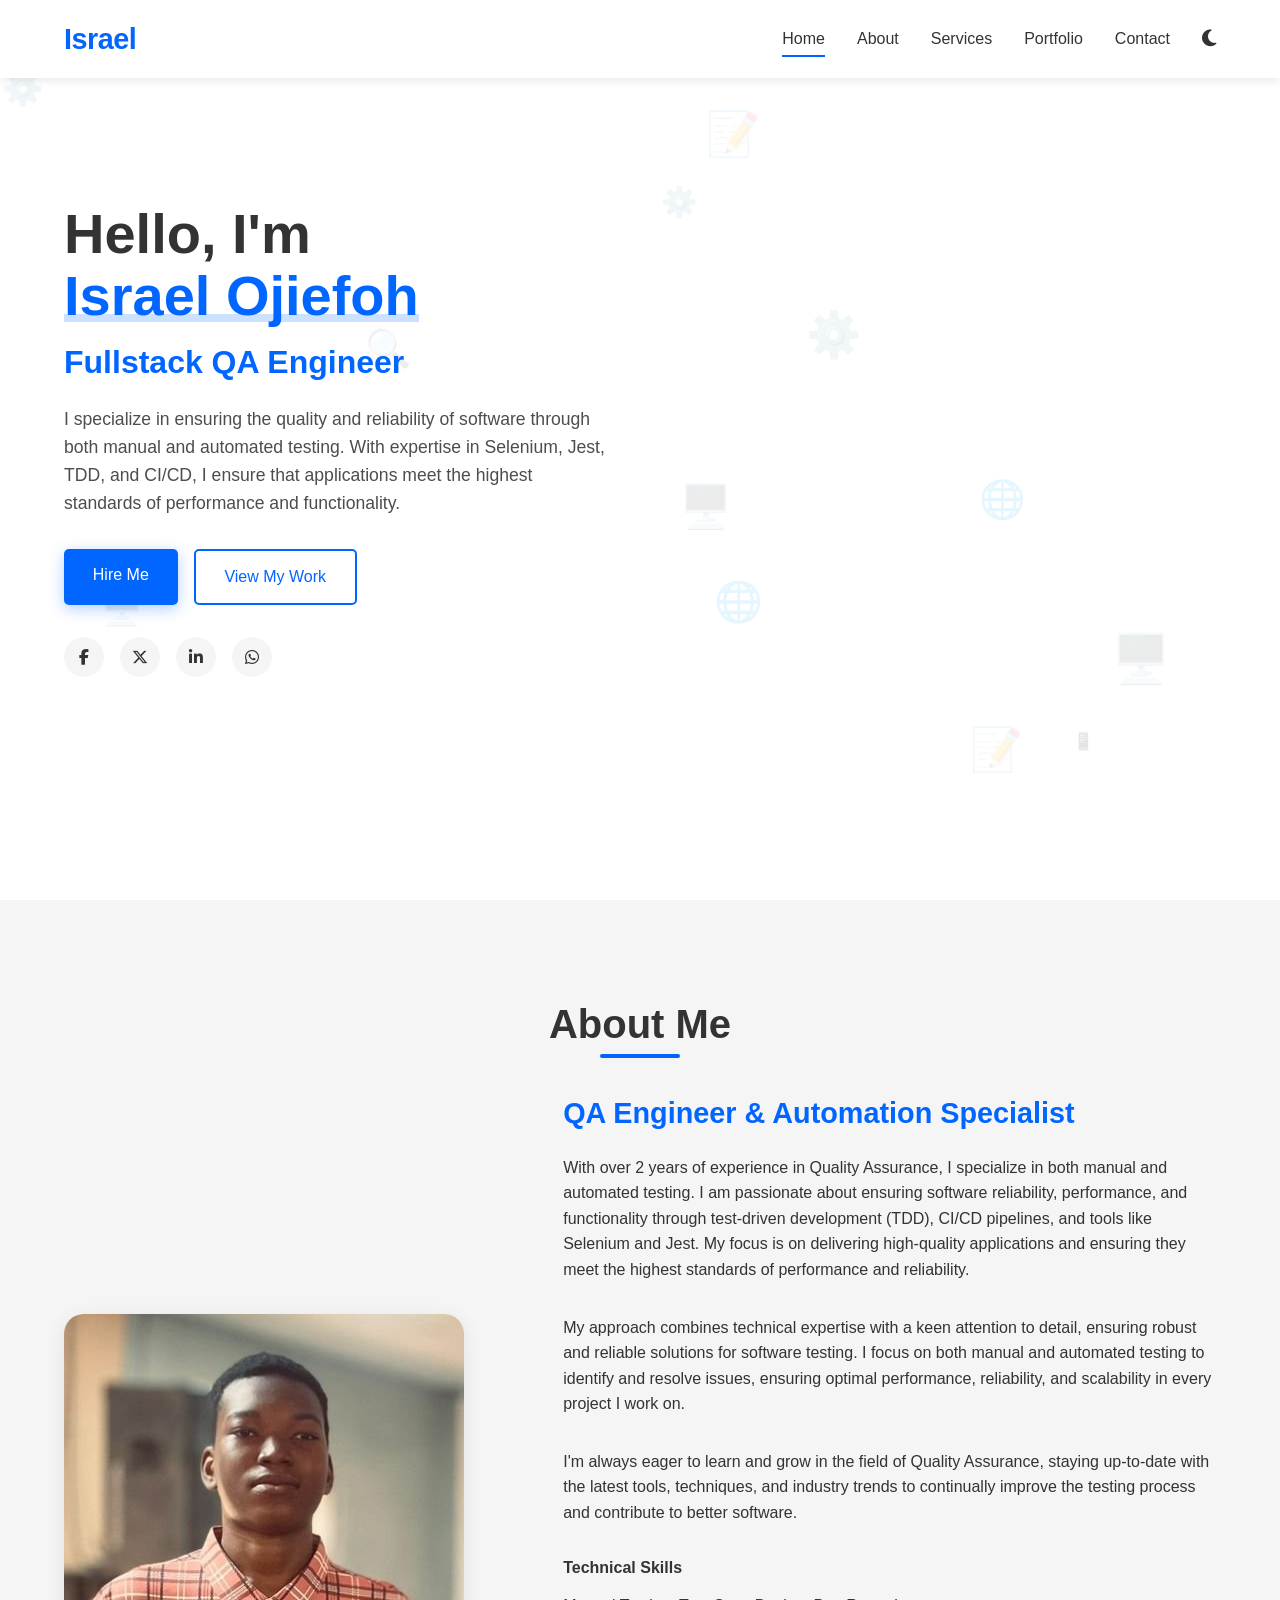
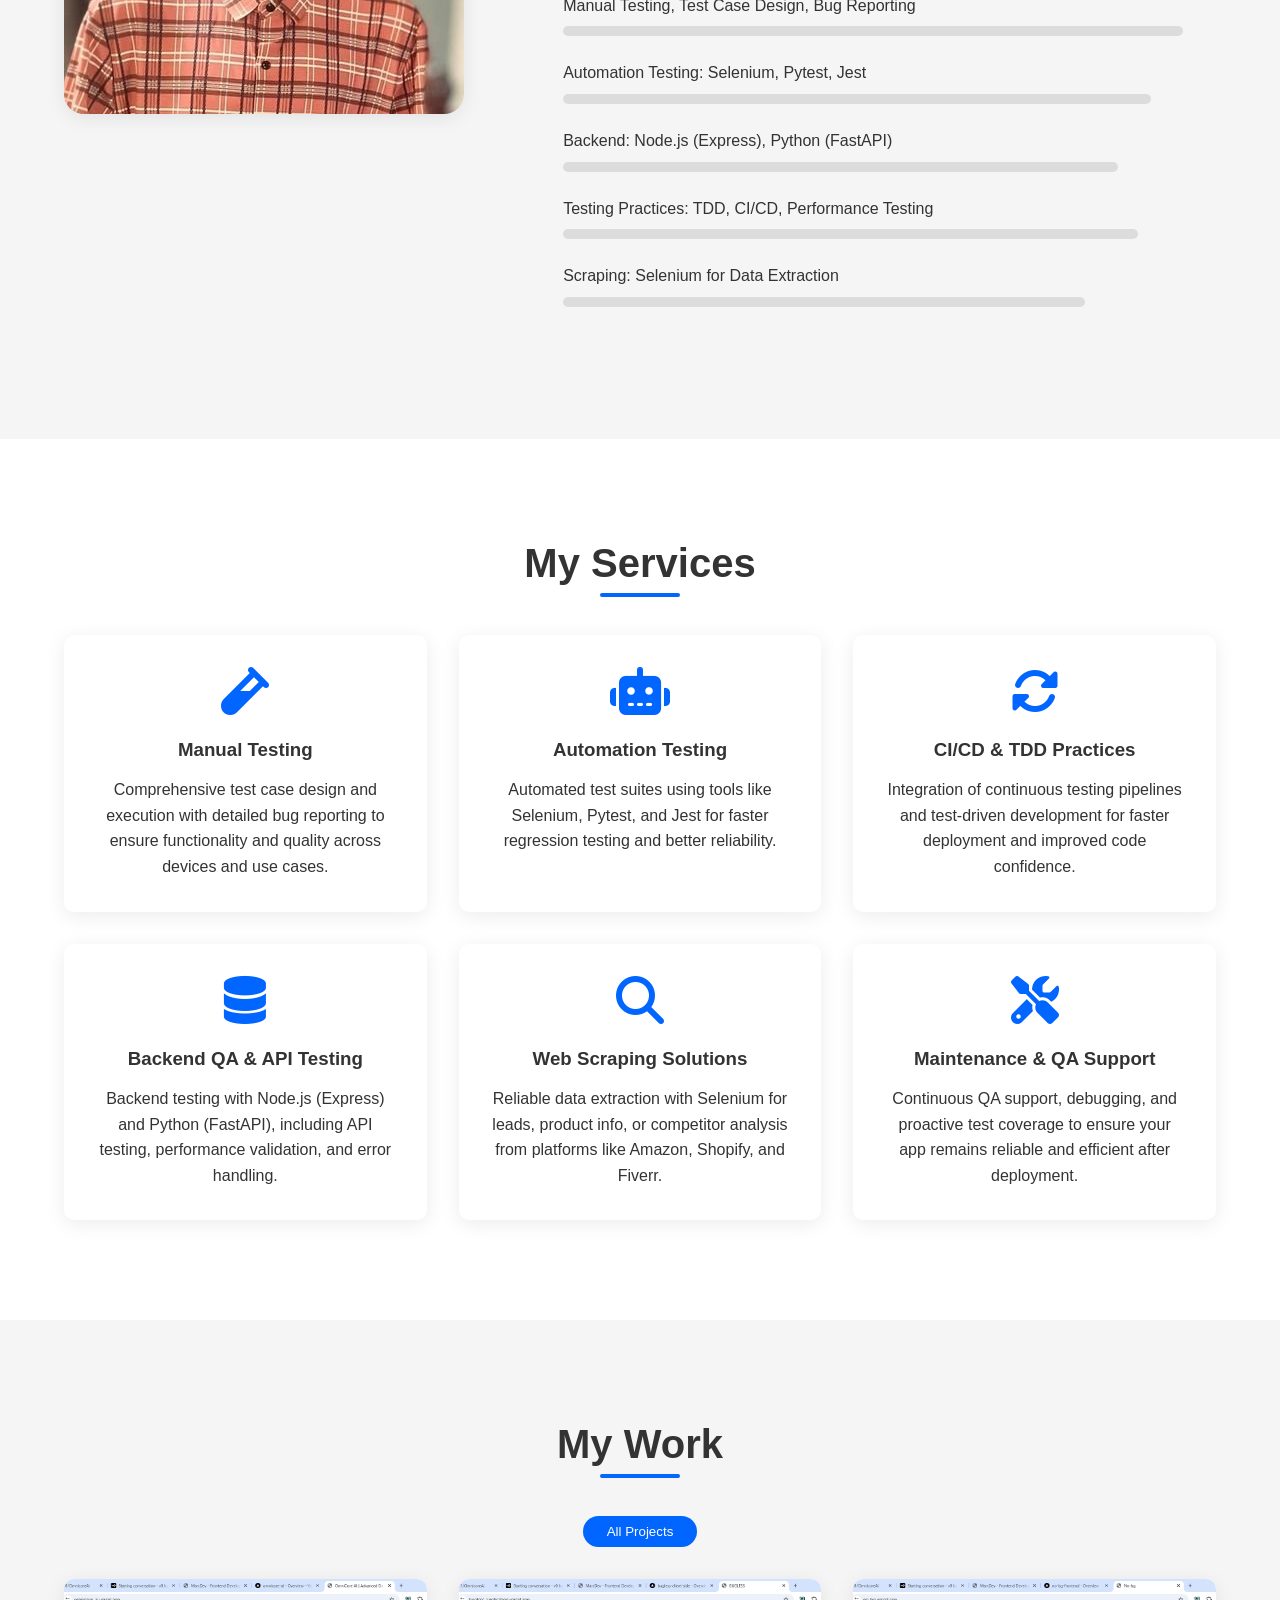
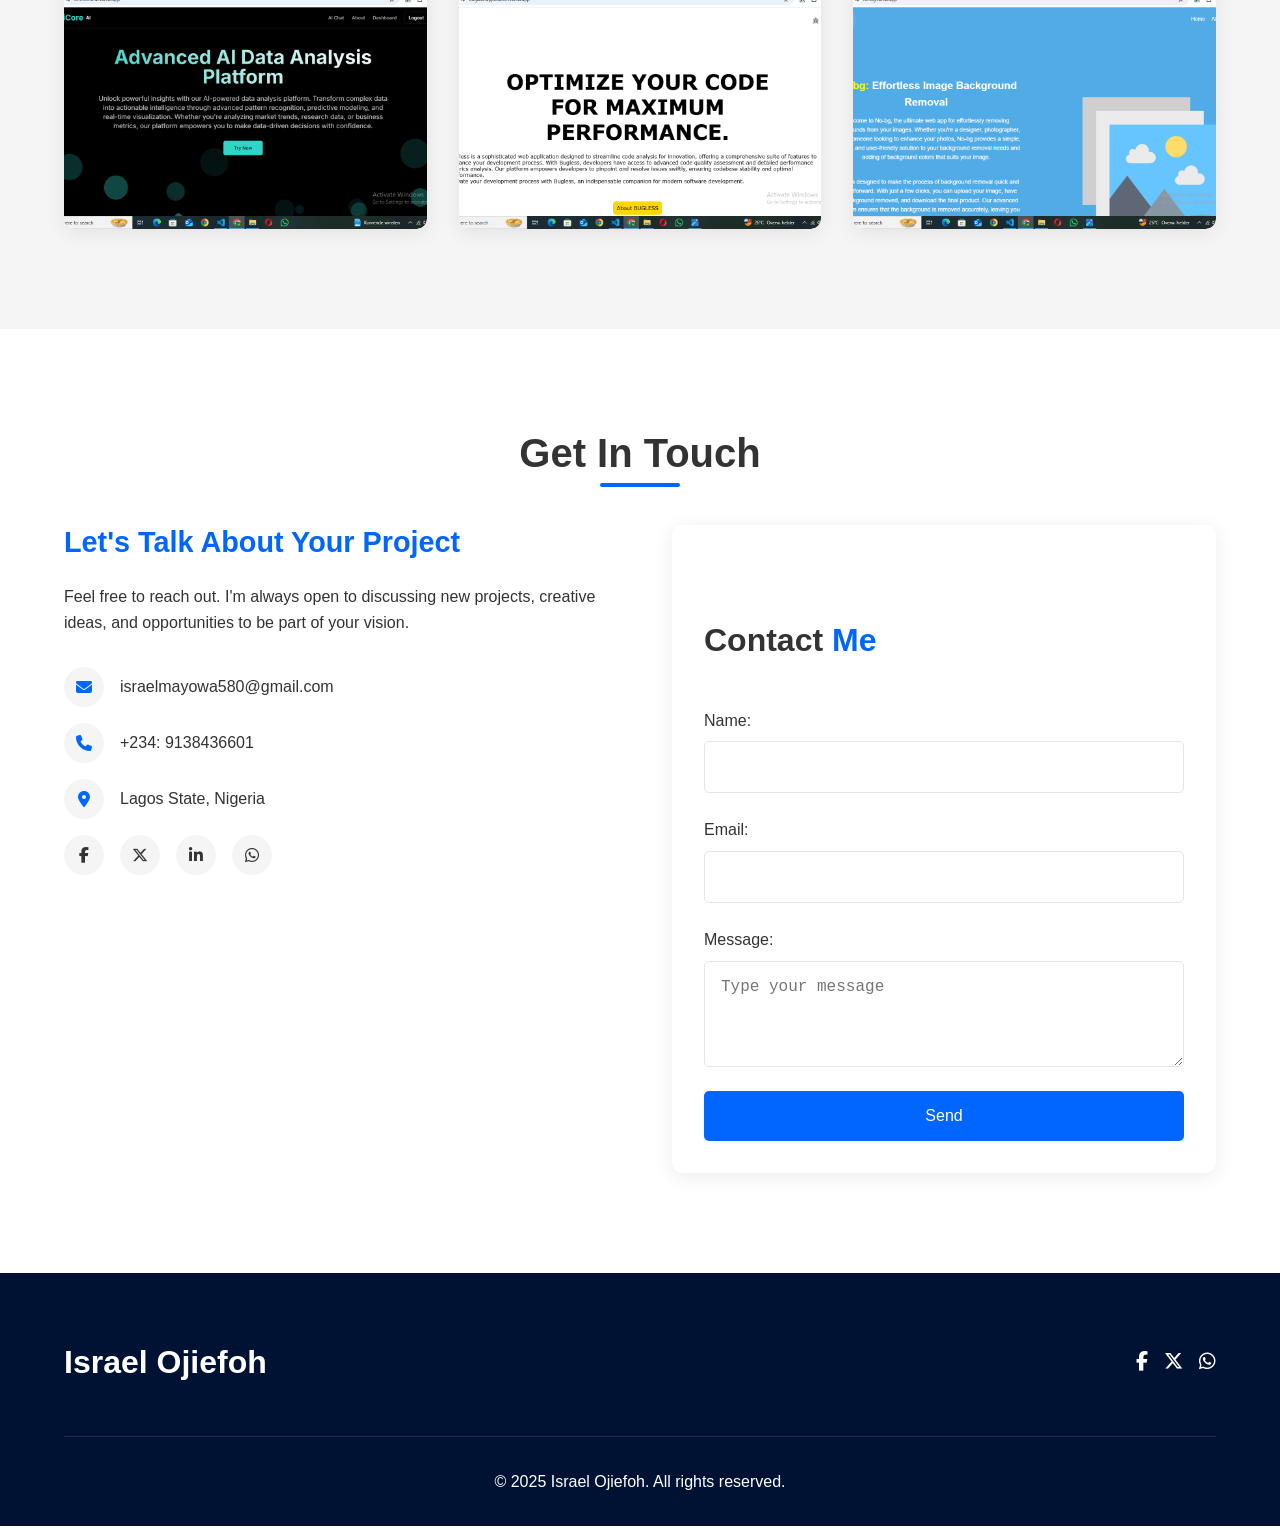
==== App/portfolio.html @ 66b3d812 "first commit" ====
<!DOCTYPE html>
<html lang="en">
  <head>
    <meta charset="UTF-8" />
    <meta name="viewport" content="width=device-width, initial-scale=1.0" />
    <title>Israel Ojiefoh</title>
    <link
      rel="stylesheet"
      href="https://cdnjs.cloudflare.com/ajax/libs/font-awesome/6.5.1/css/all.min.css"
    />
    <style>
      /* ===== BASE STYLES ===== */
      :root {
        --primary-color: #0066ff;
        --secondary-color: #001233;
        --text-color: #333;
        --bg-color: #ffffff;
        --accent-color: #4d4d4d;
        --light-gray: #f5f5f5;
        --card-bg: #ffffff;
        --card-shadow: 0 4px 20px rgba(0, 0, 0, 0.08);
        --transition: all 0.3s ease;
      }

      .dark-mode {
        --text-color: #ffffff;
        --bg-color: #001233;
        --accent-color: #e0e0e0;
        --light-gray: #0a1a3a;
        --card-bg: #0a1a3a;
        --card-shadow: 0 4px 20px rgba(0, 0, 0, 0.3);
      }

      * {
        margin: 0;
        padding: 0;
        box-sizing: border-box;
      }

      html {
        scroll-behavior: smooth;
        scroll-padding-top: 80px;
      }

      body {
        font-family: "Inter", "Segoe UI", sans-serif;
        line-height: 1.6;
        color: var(--text-color);
        background-color: var(--bg-color);
        transition: var(--transition);
        overflow-x: hidden;
      }

      section {
        padding: 100px 5%;
      }

      h1,
      h2,
      h3,
      h4,
      h5,
      h6 {
        line-height: 1.2;
        margin-bottom: 1rem;
      }

      img {
        max-width: 100%;
        height: auto;
        border-radius: 10px;
      }

      a {
        text-decoration: none;
        color: var(--primary-color);
        transition: var(--transition);
      }

      a:hover {
        opacity: 0.8;
      }

      .container {
        max-width: 1200px;
        margin: 0 auto;
      }

      /* ===== ANIMATIONS ===== */
      @keyframes fadeIn {
        from {
          opacity: 0;
          transform: translateY(20px);
        }
        to {
          opacity: 1;
          transform: translateY(0);
        }
      }

      @keyframes float {
        0% {
          transform: translateY(0px) rotate(0deg);
        }
        50% {
          transform: translateY(-20px) rotate(5deg);
        }
        100% {
          transform: translateY(0px) rotate(0deg);
        }
      }

      @keyframes pulse {
        0% {
          transform: scale(1);
        }
        50% {
          transform: scale(1.05);
        }
        100% {
          transform: scale(1);
        }
      }

      @keyframes slideInLeft {
        from {
          transform: translateX(-50px);
          opacity: 0;
        }
        to {
          transform: translateX(0);
          opacity: 1;
        }
      }

      @keyframes slideInRight {
        from {
          transform: translateX(50px);
          opacity: 0;
        }
        to {
          transform: translateX(0);
          opacity: 1;
        }
      }

      .animate-text {
        opacity: 0;
        animation: fadeIn 0.8s ease forwards;
      }

      .delay-1 {
        animation-delay: 0.2s;
      }
      .delay-2 {
        animation-delay: 0.4s;
      }
      .delay-3 {
        animation-delay: 0.6s;
      }
      .delay-4 {
        animation-delay: 0.8s;
      }

      /* ===== NAVBAR ===== */
      .navbar {
        position: fixed;
        top: 0;
        width: 100%;
        padding: 1rem 5%;
        background: rgba(255, 255, 255, 0.95);
        backdrop-filter: blur(10px);
        z-index: 1000;
        display: flex;
        justify-content: space-between;
        align-items: center;
        transition: var(--transition);
        box-shadow: 0 2px 10px rgba(0, 0, 0, 0.1);
      }

      .dark-mode .navbar {
        background: rgba(0, 18, 51, 0.95);
        box-shadow: 0 2px 10px rgba(0, 0, 0, 0.3);
      }

      .logo {
        font-size: 1.8rem;
        font-weight: 700;
        color: var(--primary-color);
        letter-spacing: -0.5px;
      }

      .nav-links {
        display: flex;
        align-items: center;
      }

      .nav-links a {
        margin-left: 2rem;
        text-decoration: none;
        color: var(--text-color);
        font-weight: 500;
        position: relative;
      }

      .nav-links a::after {
        content: "";
        position: absolute;
        bottom: -5px;
        left: 0;
        width: 0;
        height: 2px;
        background: var(--primary-color);
        transition: var(--transition);
      }

      .nav-links a:hover::after,
      .nav-links a.active::after {
        width: 100%;
      }

      #theme-toggle {
        background: none;
        border: none;
        color: var(--text-color);
        font-size: 1.2rem;
        cursor: pointer;
        margin-left: 2rem;
        transition: var(--transition);
      }

      #theme-toggle:hover {
        color: var(--primary-color);
      }

      .mobile-menu {
        display: none;
        font-size: 1.5rem;
        cursor: pointer;
      }

      /* ===== HERO SECTION ===== */
      .hero {
        min-height: 100vh;
        display: flex;
        align-items: center;
        position: relative;
        overflow: hidden;
        padding-top: 80px;
      }

      .hero-content {
        display: grid;
        grid-template-columns: 1fr 1fr;
        gap: 4rem;
        align-items: center;
      }

      .hero-text h1 {
        font-size: 3.5rem;
        margin-bottom: 1rem;
        line-height: 1.1;
      }

      .hero-text h2 {
        font-size: 2rem;
        margin-bottom: 1.5rem;
        color: var(--primary-color);
      }

      .hero-text p {
        font-size: 1.1rem;
        margin-bottom: 2rem;
        color: var(--accent-color);
      }

      .highlight {
        color: var(--primary-color);
        position: relative;
        display: inline-block;
      }

      .highlight::after {
        content: "";
        position: absolute;
        bottom: 5px;
        left: 0;
        width: 100%;
        height: 8px;
        background: rgba(0, 102, 255, 0.2);
        z-index: -1;
      }

      .cta-buttons {
        display: flex;
        gap: 1rem;
        margin-bottom: 2rem;
      }

      .social-links {
        display: flex;
        gap: 1rem;
      }

      .social-links a {
        display: flex;
        align-items: center;
        justify-content: center;
        width: 40px;
        height: 40px;
        border-radius: 50%;
        background: var(--light-gray);
        color: var(--text-color);
        transition: var(--transition);
      }

      .social-links a:hover {
        background: var(--primary-color);
        color: white;
        transform: translateY(-5px);
      }

      .hero-image {
        position: relative;
        z-index: 1;
        animation: float 6s ease-in-out infinite;
      }

      .hero-image img {
        border-radius: 20px;
        box-shadow: var(--card-shadow);
      }

      .hero-image::before {
        content: "";
        position: absolute;
        top: -20px;
        right: -20px;
        width: 100%;
        height: 100%;
        border: 2px solid var(--primary-color);
        border-radius: 20px;
        z-index: -1;
      }

      .background-objects {
        position: absolute;
        top: 0;
        left: 0;
        width: 100%;
        height: 100%;
        z-index: -1;
        overflow: hidden;
      }

      .floating-object {
        position: absolute;
        font-size: 2rem;
        opacity: 0.1;
        color: var(--primary-color);
        animation: float 6s ease-in-out infinite;
      }

      /* ===== BUTTONS ===== */
      .btn {
        display: inline-block;
        padding: 0.8rem 1.8rem;
        border-radius: 5px;
        text-decoration: none;
        transition: var(--transition);
        font-weight: 500;
        text-align: center;
        cursor: pointer;
        border: none;
      }

      .btn.primary {
        background: var(--primary-color);
        color: white;
        box-shadow: 0 4px 15px rgba(0, 102, 255, 0.3);
      }

      .btn.primary:hover {
        background: #0055cc;
        transform: translateY(-3px);
        box-shadow: 0 6px 20px rgba(0, 102, 255, 0.4);
      }

      .btn.secondary {
        border: 2px solid var(--primary-color);
        color: var(--primary-color);
        background: transparent;
      }

      .btn.secondary:hover {
        background: rgba(0, 102, 255, 0.1);
        transform: translateY(-3px);
      }

      /* ===== SECTION STYLES ===== */
      .section-title {
        font-size: 2.5rem;
        margin-bottom: 3rem;
        text-align: center;
        position: relative;
      }

      .section-title::after {
        content: "";
        position: absolute;
        bottom: -10px;
        left: 50%;
        transform: translateX(-50%);
        width: 80px;
        height: 4px;
        background: var(--primary-color);
        border-radius: 2px;
      }

      /* ===== ABOUT SECTION ===== */
      .about {
        background: var(--light-gray);
      }

      .about-content {
        display: grid;
        grid-template-columns: 1fr 1.5fr;
        gap: 4rem;
        align-items: center;
      }

      .about-image {
        position: relative;
      }

      .about-image img {
        border-radius: 20px;
        box-shadow: var(--card-shadow);
      }

      .about-text h3 {
        font-size: 1.8rem;
        margin-bottom: 1.5rem;
        color: var(--primary-color);
      }

      .about-text p {
        margin-bottom: 2rem;
      }

      .skills {
        margin: 2rem 0;
      }

      .skills h4 {
        margin-bottom: 1rem;
      }

      .skill-bars .skill {
        margin-bottom: 1.5rem;
      }

      .skill span {
        display: block;
        margin-bottom: 0.5rem;
        font-weight: 500;
      }

      .progress-bar {
        height: 10px;
        background: rgba(0, 0, 0, 0.1);
        border-radius: 5px;
        overflow: hidden;
        position: relative;
      }

      .dark-mode .progress-bar {
        background: rgba(255, 255, 255, 0.1);
      }

      .progress-bar::after {
        content: "";
        position: absolute;
        left: 0;
        top: 0;
        height: 100%;
        background: var(--primary-color);
        width: 0;
        transition: width 1.5s ease;
        border-radius: 5px;
      }

      /* ===== SERVICES SECTION ===== */
      .services-grid {
        display: grid;
        grid-template-columns: repeat(auto-fit, minmax(300px, 1fr));
        gap: 2rem;
      }

      .service-card {
        background: var(--card-bg);
        padding: 2rem;
        border-radius: 10px;
        box-shadow: var(--card-shadow);
        transition: var(--transition);
        text-align: center;
      }

      .service-card:hover {
        transform: translateY(-10px);
        box-shadow: 0 10px 30px rgba(0, 0, 0, 0.15);
      }

      .service-card i {
        font-size: 3rem;
        color: var(--primary-color);
        margin-bottom: 1.5rem;
      }

      .service-card h3 {
        margin-bottom: 1rem;
      }

      /* ===== PORTFOLIO SECTION ===== */
      .portfolio {
        background: var(--light-gray);
      }

      .portfolio-filters {
        display: flex;
        justify-content: center;
        flex-wrap: wrap;
        gap: 1rem;
        margin-bottom: 2rem;
      }

      .filter-btn {
        padding: 0.5rem 1.5rem;
        border: none;
        background: var(--card-bg);
        border-radius: 30px;
        cursor: pointer;
        transition: var(--transition);
        font-weight: 500;
        color: var(--text-color);
      }

      .filter-btn.active,
      .filter-btn:hover {
        background: var(--primary-color);
        color: white;
      }

      .portfolio-grid {
        display: grid;
        grid-template-columns: repeat(auto-fill, minmax(300px, 1fr));
        gap: 2rem;
      }

      .portfolio-item {
        position: relative;
        border-radius: 10px;
        overflow: hidden;
        box-shadow: var(--card-shadow);
        height: 250px;
      }

      .portfolio-item img {
        width: 100%;
        height: 100%;
        object-fit: cover;
        transition: var(--transition);
      }

      .portfolio-item:hover img {
        transform: scale(1.1);
      }

      .portfolio-info {
        position: absolute;
        bottom: 0;
        left: 0;
        right: 0;
        background: rgba(0, 0, 0, 0.8);
        padding: 1.5rem;
        transform: translateY(100%);
        transition: var(--transition);
        color: white;
      }

      .portfolio-item:hover .portfolio-info {
        transform: translateY(0);
      }

      .portfolio-info h3 {
        margin-bottom: 0.5rem;
      }

      .portfolio-info p {
        margin-bottom: 1rem;
        font-size: 0.9rem;
        opacity: 0.8;
      }

      /* ===== CONTACT SECTION ===== */
      .contact-container {
        display: grid;
        grid-template-columns: 1fr 1fr;
        gap: 4rem;
      }

      .contact-info h3 {
        font-size: 1.8rem;
        margin-bottom: 1.5rem;
        color: var(--primary-color);
      }

      .contact-info p {
        margin-bottom: 2rem;
      }

      .contact-details {
        margin-top: 2rem;
      }

      .contact-item {
        display: flex;
        align-items: center;
        margin-bottom: 1rem;
      }

      .contact-item i {
        width: 40px;
        height: 40px;
        background: var(--light-gray);
        border-radius: 50%;
        display: flex;
        align-items: center;
        justify-content: center;
        margin-right: 1rem;
        color: var(--primary-color);
      }

      /* Contact Form Styles */
      #contactForm {
        background: var(--card-bg);
        padding: 2rem;
        border-radius: 10px;
        box-shadow: var(--card-shadow);
      }

      #contactForm h1 {
        font-size: 2rem;
        margin-bottom: 2rem;
        color: var(--text-color);
      }

      #contactForm h1 span {
        color: var(--primary-color);
      }

      #myForm {
        display: flex;
        flex-direction: column;
      }

      #myForm label {
        margin-bottom: 0.5rem;
        font-weight: 500;
        color: var(--text-color);
      }

      #myForm input,
      #myForm textarea {
        width: 100%;
        padding: 1rem;
        margin-bottom: 1.5rem;
        border: 1px solid rgba(0, 0, 0, 0.1);
        border-radius: 5px;
        background: transparent;
        color: var(--text-color);
        font-size: 1rem;
        transition: var(--transition);
      }

      .dark-mode #myForm input,
      .dark-mode #myForm textarea {
        border-color: rgba(255, 255, 255, 0.1);
      }

      #myForm input:focus,
      #myForm textarea:focus {
        border-color: var(--primary-color);
        outline: none;
      }

      #myForm button {
        background: var(--primary-color);
        color: white;
        padding: 1rem;
        border: none;
        border-radius: 5px;
        font-size: 1rem;
        font-weight: 500;
        cursor: pointer;
        transition: var(--transition);
      }

      #myForm button:hover {
        background: #0055cc;
        transform: translateY(-3px);
      }

      /* Success Popup */
      .success-popup {
        position: fixed;
        top: 50%;
        left: 50%;
        transform: translate(-50%, -50%);
        background: white;
        padding: 2rem;
        border-radius: 10px;
        box-shadow: 0 10px 30px rgba(0, 0, 0, 0.2);
        z-index: 1001;
        text-align: center;
        display: none;
      }

      .dark-mode .success-popup {
        background: var(--secondary-color);
        box-shadow: 0 10px 30px rgba(0, 0, 0, 0.4);
      }

      .success-popup i {
        font-size: 3rem;
        color: #4caf50;
        margin-bottom: 1rem;
      }

      .success-popup h3 {
        margin-bottom: 1rem;
      }

      .success-popup button {
        background: var(--primary-color);
        color: white;
        padding: 0.8rem 1.5rem;
        border: none;
        border-radius: 5px;
        font-size: 1rem;
        cursor: pointer;
        transition: var(--transition);
      }

      .success-popup button:hover {
        background: #0055cc;
      }

      .overlay {
        position: fixed;
        top: 0;
        left: 0;
        right: 0;
        bottom: 0;
        background: rgba(0, 0, 0, 0.5);
        z-index: 1000;
        display: none;
      }

      /* ===== FOOTER ===== */
      .footer {
        background: var(--secondary-color);
        color: white;
        padding: 4rem 5% 2rem;
      }

      .footer-content {
        display: flex;
        justify-content: space-between;
        align-items: center;
        margin-bottom: 3rem;
      }

      .footer-logo {
        font-size: 2rem;
        font-weight: 700;
        color: white;
      }

      .footer-social {
        display: flex;
        gap: 1rem;
      }

      .footer-social a {
        color: white;
        font-size: 1.2rem;
        transition: var(--transition);
      }

      .footer-social a:hover {
        color: var(--primary-color);
        transform: translateY(-5px);
      }

      .footer-bottom {
        text-align: center;
        padding-top: 2rem;
        border-top: 1px solid rgba(255, 255, 255, 0.1);
      }

      /* ===== RESPONSIVE DESIGN ===== */
      @media (max-width: 992px) {
        .hero-content,
        .about-content,
        .contact-container {
          grid-template-columns: 1fr;
          gap: 3rem;
        }

        .hero-text {
          order: 1;
        }

        .hero-image {
          order: 0;
          max-width: 400px;
          margin: 0 auto;
        }

        .about-image {
          max-width: 400px;
          margin: 0 auto;
        }
      }

      @media (max-width: 768px) {
        .section-title {
          font-size: 2rem;
        }

        .hero-text h1 {
          font-size: 2.5rem;
        }

        .hero-text h2 {
          font-size: 1.5rem;
        }

        .nav-links {
          position: fixed;
          top: 70px;
          left: 0;
          right: 0;
          background: var(--bg-color);
          flex-direction: column;
          align-items: center;
          padding: 2rem;
          gap: 1.5rem;
          box-shadow: 0 10px 20px rgba(0, 0, 0, 0.1);
          transform: translateY(-150%);
          transition: var(--transition);
          z-index: 999;
        }

        .dark-mode .nav-links {
          background: var(--secondary-color);
          box-shadow: 0 10px 20px rgba(0, 0, 0, 0.3);
        }

        .nav-links.show {
          transform: translateY(0);
        }

        .nav-links a {
          margin: 0;
        }

        .mobile-menu {
          display: block;
        }

        .cta-buttons {
          flex-direction: column;
        }

        .btn {
          width: 100%;
        }

        .services-grid {
          grid-template-columns: 1fr;
        }

        .portfolio-filters {
          flex-direction: column;
          align-items: center;
        }

        .filter-btn {
          width: 100%;
          text-align: center;
        }
      }

      @media (max-width: 480px) {
        section {
          padding: 80px 5%;
        }

        .hero-text h1 {
          font-size: 2rem;
        }

        .section-title {
          font-size: 1.8rem;
        }

        .portfolio-grid {
          grid-template-columns: 1fr;
        }
      }
    </style>
  </head>
  <body class="light-mode">
    <!-- Navbar -->
    <nav class="navbar">
      <div class="logo">Israel</div>
      <div class="nav-links">
        <a href="#home" class="active">Home</a>
        <a href="#about">About</a>
        <a href="#services">Services</a>
        <a href="#portfolio">Portfolio</a>
        <a href="#contact">Contact</a>
        <button id="theme-toggle" aria-label="Toggle dark mode">
          <i class="fas fa-moon"></i>
        </button>
      </div>
      <div class="mobile-menu">
        <i class="fas fa-bars"></i>
      </div>
    </nav>

    <!-- Hero Section -->
    <section id="home" class="hero">
      <div class="container">
        <div class="hero-content">
          <div class="hero-text">
            <h1 class="animate-text">
              Hello, I'm <span class="highlight">Israel Ojiefoh</span>
            </h1>
            <h2 class="animate-text delay-1">Fullstack QA Engineer</h2>
            <p class="animate-text delay-2">
              I specialize in ensuring the quality and reliability of software
              through both manual and automated testing. With expertise in
              Selenium, Jest, TDD, and CI/CD, I ensure that applications meet
              the highest standards of performance and functionality.
            </p>
            <div class="cta-buttons animate-text delay-3">
              <a href="#contact" class="btn primary">Hire Me</a>
              <a href="#portfolio" class="btn secondary">View My Work</a>
            </div>
            <div class="social-links animate-text delay-4">
              <a href="#" target="_blank" aria-label="Facebook"
                ><i class="fab fa-facebook-f"></i
              ></a>
              <a href="#" target="_blank" aria-label="Twitter"
                ><i class="fab fa-x-twitter"></i
              ></a>
              <a href="#" target="_blank" aria-label="LinkedIn"
                ><i class="fab fa-linkedin-in"></i
              ></a>
              <a href="#" target="_blank" aria-label="WhatsApp"
                ><i class="fab fa-whatsapp"></i
              ></a>
            </div>
          </div>
          <div class="hero-image animate-text delay-2">
            <img src="img" alt="Marc - Frontend Developer" />
          </div>
        </div>
      </div>
      <div class="background-objects">
        <!-- Background objects will be added by JavaScript -->
      </div>
    </section>

    <!-- About Section -->
    <section id="about" class="about">
      <div class="container">
        <h2 class="section-title">About Me</h2>
        <div class="about-content">
          <div class="about-image">
            <img src="img/me.jpg" alt="About Israel " />
          </div>
          <div class="about-text">
            <h3>QA Engineer &amp; Automation Specialist</h3>
            <p>
              With over 2 years of experience in Quality Assurance, I specialize
              in both manual and automated testing. I am passionate about
              ensuring software reliability, performance, and functionality
              through test-driven development (TDD), CI/CD pipelines, and tools
              like Selenium and Jest. My focus is on delivering high-quality
              applications and ensuring they meet the highest standards of
              performance and reliability.
            </p>

            <p>
              My approach combines technical expertise with a keen attention to
              detail, ensuring robust and reliable solutions for software
              testing. I focus on both manual and automated testing to identify
              and resolve issues, ensuring optimal performance, reliability, and
              scalability in every project I work on.
            </p>
            <p>
              I'm always eager to learn and grow in the field of Quality
              Assurance, staying up-to-date with the latest tools, techniques,
              and industry trends to continually improve the testing process and
              contribute to better software.
            </p>

            <div class="skills">
              <h4>Technical Skills</h4>
              <div class="skill-bars">
                <div class="skill">
                  <span>Manual Testing, Test Case Design, Bug Reporting</span>
                  <div class="progress-bar" data-progress="95"></div>
                </div>
                <div class="skill">
                  <span>Automation Testing: Selenium, Pytest, Jest</span>
                  <div class="progress-bar" data-progress="90"></div>
                </div>
                <div class="skill">
                  <span>Backend: Node.js (Express), Python (FastAPI)</span>
                  <div class="progress-bar" data-progress="85"></div>
                </div>
                <div class="skill">
                  <span
                    >Testing Practices: TDD, CI/CD, Performance Testing</span
                  >
                  <div class="progress-bar" data-progress="88"></div>
                </div>
                <div class="skill">
                  <span>Scraping: Selenium for Data Extraction</span>
                  <div class="progress-bar" data-progress="80"></div>
                </div>
              </div>
            </div>
          </div>
        </div>
      </div>
    </section>

    <!-- Services Section -->
    <section id="services" class="services">
      <div class="container">
        <h2 class="section-title">My Services</h2>
        <div class="services-grid">
          <div class="service-card">
            <i class="fas fa-vial"></i>
            <h3>Manual Testing</h3>
            <p>
              Comprehensive test case design and execution with detailed bug
              reporting to ensure functionality and quality across devices and
              use cases.
            </p>
          </div>
          <div class="service-card">
            <i class="fas fa-robot"></i>
            <h3>Automation Testing</h3>
            <p>
              Automated test suites using tools like Selenium, Pytest, and Jest
              for faster regression testing and better reliability.
            </p>
          </div>
          <div class="service-card">
            <i class="fas fa-sync-alt"></i>
            <h3>CI/CD & TDD Practices</h3>
            <p>
              Integration of continuous testing pipelines and test-driven
              development for faster deployment and improved code confidence.
            </p>
          </div>
          <div class="service-card">
            <i class="fas fa-database"></i>
            <h3>Backend QA & API Testing</h3>
            <p>
              Backend testing with Node.js (Express) and Python (FastAPI),
              including API testing, performance validation, and error handling.
            </p>
          </div>
          <div class="service-card">
            <i class="fas fa-search"></i>
            <h3>Web Scraping Solutions</h3>
            <p>
              Reliable data extraction with Selenium for leads, product info, or
              competitor analysis from platforms like Amazon, Shopify, and
              Fiverr.
            </p>
          </div>
          <div class="service-card">
            <i class="fas fa-tools"></i>
            <h3>Maintenance & QA Support</h3>
            <p>
              Continuous QA support, debugging, and proactive test coverage to
              ensure your app remains reliable and efficient after deployment.
            </p>
          </div>
        </div>
      </div>
    </section>

    <!-- Portfolio Section -->
    <section id="portfolio" class="portfolio">
      <div class="container">
        <h2 class="section-title">My Work</h2>
        <div class="portfolio-filters">
          <button class="filter-btn active" data-filter="all">
            All Projects
          </button>
        </div>
        <div class="portfolio-grid">
          <!-- Portfolio Item 1 -->
          <div class="portfolio-item" data-category="all">
            <img
              src="img/Screenshot (1).png?height=250&width=400"
              alt="E-commerce Website"
            />
            <div class="portfolio-info">
              <h3>Omnicore Ai</h3>
              <p>For ai data analysis tool</p>
              <a href="https://omnicore-ai.vercel.app/" class="btn primary"
                >View Project</a
              >
            </div>
          </div>
          <!-- Portfolio Item 2 -->
          <div class="portfolio-item" data-category="all">
            <img
              src="img/Screenshot (3).png?height=250&width=400"
              alt="Inventory Management System"
            />
            <div class="portfolio-info">
              <h3>Bugless</h3>
              <p>For code optimization</p>
              <a
                href="https://bugless-application.vercel.app/"
                class="btn primary"
                >View Project</a
              >
            </div>
          </div>
          <!-- Portfolio Item 3 -->
          <div class="portfolio-item" data-category="all">
            <img
              src="img/Screenshot (4).png?height=250&width=400"
              alt="Social Media Dashboard"
            />
            <div class="portfolio-info">
              <h3>No-bg</h3>
              <p>For seamless image background removal</p>
              <a href="https://no-bg.vercel.app/" class="btn primary"
                >View Project</a
              >
            </div>
          </div>
        </div>
      </div>
    </section>

    <!-- Contact Section -->
    <section id="contact" class="contact">
      <div class="container">
        <h2 class="section-title">Get In Touch</h2>
        <div class="contact-container">
          <div class="contact-info">
            <h3>Let's Talk About Your Project</h3>
            <p>
              Feel free to reach out. I'm always open to discussing new
              projects, creative ideas, and opportunities to be part of your
              vision.
            </p>
            <div class="contact-details">
              <div class="contact-item">
                <i class="fas fa-envelope"></i>
                <span>israelmayowa580@gmail.com</span>
              </div>
              <div class="contact-item">
                <i class="fas fa-phone"></i>
                <span>+234: 9138436601</span>
              </div>
              <div class="contact-item">
                <i class="fas fa-location-dot"></i>
                <span>Lagos State, Nigeria</span>
              </div>
            </div>
            <div class="social-links">
              <a href="#" target="_blank" aria-label="Facebook"
                ><i class="fab fa-facebook-f"></i
              ></a>
              <a href="#" target="_blank" aria-label="Twitter"
                ><i class="fab fa-x-twitter"></i
              ></a>
              <a href="#" target="_blank" aria-label="LinkedIn"
                ><i class="fab fa-linkedin-in"></i
              ></a>
              <a href="#" target="_blank" aria-label="WhatsApp"
                ><i class="fab fa-whatsapp"></i
              ></a>
            </div>
          </div>
          <div id="contactForm">
            <h1 style="margin-bottom: 3rem; margin-top: 4rem">
              Contact <span style="color: var(--primary-color)">Me</span>
            </h1>

            <form id="myForm">
              <label for="name">Name:</label>
              <input type="text" id="name" name="name" required />

              <label for="email">Email:</label>
              <input type="email" id="email" name="email" required />

              <label for="message">Message:</label>
              <textarea
                name="message"
                id="message"
                rows="4"
                placeholder="Type your message"
                required
              ></textarea>

              <button type="submit">Send</button>
            </form>
          </div>
        </div>
      </div>
    </section>

    <!-- Success Popup -->
    <div class="overlay" id="overlay"></div>
    <div class="success-popup" id="successPopup">
      <i class="fas fa-check-circle"></i>
      <h3>Message Sent Successfully!</h3>
      <p>Thank you for reaching out. I'll get back to you soon.</p>
      <button id="closePopup">Close</button>
    </div>

    <!-- Footer -->
    <footer class="footer">
      <div class="container">
        <div class="footer-content">
          <div class="footer-logo">Israel Ojiefoh</div>
          <div class="footer-social">
            <a
              href="https://facebook.com/profile.php?id=61560625679106"
              target="_blank"
              aria-label="Facebook"
              ><i class="fab fa-facebook-f"></i
            ></a>
            <a
              href="https://x.com/Israel_Ojiefoh1"
              target="_blank"
              aria-label="Twitter"
              ><i class="fab fa-x-twitter"></i
            ></a>

            <a
              href="https://wa.me/+2349138436601>"
              target="_blank"
              aria-label="WhatsApp"
              ><i class="fab fa-whatsapp"></i
            ></a>
          </div>
        </div>
        <div class="footer-bottom">
          <p>&copy; 2025 Israel Ojiefoh. All rights reserved.</p>
        </div>
      </div>
    </footer>

    <script>
      // Theme Toggle
      const themeToggle = document.getElementById("theme-toggle");
      const body = document.body;

      themeToggle.addEventListener("click", () => {
        body.classList.toggle("dark-mode");
        const icon = themeToggle.querySelector("i");

        if (body.classList.contains("dark-mode")) {
          icon.classList.remove("fa-moon");
          icon.classList.add("fa-sun");
        } else {
          icon.classList.remove("fa-sun");
          icon.classList.add("fa-moon");
        }
      });

      // Mobile Menu Toggle
      const mobileMenuBtn = document.querySelector(".mobile-menu");
      const navLinks = document.querySelector(".nav-links");

      mobileMenuBtn.addEventListener("click", () => {
        navLinks.classList.toggle("show");
      });

      // Skill Bars Animation
      const skillBars = document.querySelectorAll(".progress-bar");

      const animateSkillBars = () => {
        skillBars.forEach((bar) => {
          const progress = bar.getAttribute("data-progress");
          bar.style.width = `${progress}%`;
        });
      };

      // Background Objects
      const createBackgroundObjects = () => {
        const backgroundContainer = document.querySelector(
          ".background-objects"
        );
        const objects = [
          { html: "{ }", class: "code" },
          { html: "</>", class: "bracket" },
          { html: "💻", class: "laptop" },
          { html: "🖥️", class: "desktop" },
          { html: "📱", class: "mobile" },
          { html: "⚙️", class: "gear" },
          { html: "🔍", class: "search" },
          { html: "📝", class: "code-file" },
          { html: "🌐", class: "web" },
        ];

        for (let i = 0; i < 15; i++) {
          const randomObj = objects[Math.floor(Math.random() * objects.length)];
          const element = document.createElement("div");
          element.className = `floating-object ${randomObj.class}`;
          element.innerHTML = randomObj.html;
          element.style.left = `${Math.random() * 100}%`;
          element.style.top = `${Math.random() * 100}%`;
          element.style.animationDelay = `${Math.random() * 5}s`;
          element.style.fontSize = `${Math.random() * 2 + 1}rem`;
          backgroundContainer.appendChild(element);
        }
      };

      // Contact Form Submission
      const contactForm = document.getElementById("myForm");
      const overlay = document.getElementById("overlay");
      const successPopup = document.getElementById("successPopup");
      const closePopupBtn = document.getElementById("closePopup");

      contactForm.addEventListener("submit", function (event) {
        event.preventDefault();

        // Fetch API to submit form data to Google Apps Script
        fetch(
          "https://script.google.com/macros/s/AKfycbxFnk0MEjNWtc2F-gf-kh1ZzKAQG3SatdKdU2q4GPCaO-wkIjKay6qh3K3q_9zxbqe3/exec",
          {
            method: "POST",
            headers: {
              "Content-Type": "application/x-www-form-urlencoded",
            },
            body: new URLSearchParams(new FormData(event.target)),
          }
        )
          .then((response) => {
            if (response.ok) {
              // Show success popup instead of alert
              overlay.style.display = "block";
              successPopup.style.display = "block";
              contactForm.reset();
            } else {
              console.error("Form submission failed");
            }
          })
          .catch((error) => {
            console.error("Error during form submission:", error);
          });
      });

      // Close popup
      closePopupBtn.addEventListener("click", () => {
        overlay.style.display = "none";
        successPopup.style.display = "none";
      });

      // Smooth Scrolling
      document.querySelectorAll('a[href^="#"]').forEach((anchor) => {
        anchor.addEventListener("click", function (e) {
          e.preventDefault();

          const targetId = this.getAttribute("href");
          const targetElement = document.querySelector(targetId);

          if (targetElement) {
            window.scrollTo({
              top: targetElement.offsetTop - 70,
              behavior: "smooth",
            });

            // Update active nav link
            document.querySelectorAll(".nav-links a").forEach((link) => {
              link.classList.remove("active");
            });
            this.classList.add("active");

            // Close mobile menu if open
            navLinks.classList.remove("show");
          }
        });
      });

      // Intersection Observer for animations
      const observer = new IntersectionObserver(
        (entries) => {
          entries.forEach((entry) => {
            if (entry.isIntersecting) {
              if (entry.target.classList.contains("skill-bars")) {
                animateSkillBars();
              } else {
                entry.target.classList.add("animate");
              }
            }
          });
        },
        { threshold: 0.1 }
      );

      // Observe elements
      document
        .querySelectorAll(
          ".section-title, .service-card, .portfolio-item, .skill-bars"
        )
        .forEach((el) => {
          observer.observe(el);
        });

      // Initialize
      window.addEventListener("load", () => {
        createBackgroundObjects();

        // Set active nav link based on scroll position
        const sections = document.querySelectorAll("section");
        const navLinks = document.querySelectorAll(".nav-links a");

        window.addEventListener("scroll", () => {
          let current = "";

          sections.forEach((section) => {
            const sectionTop = section.offsetTop;
            const sectionHeight = section.clientHeight;

            if (pageYOffset >= sectionTop - 100) {
              current = section.getAttribute("id");
            }
          });

          navLinks.forEach((link) => {
            link.classList.remove("active");
            if (link.getAttribute("href") === `#${current}`) {
              link.classList.add("active");
            }
          });
        });
      });
    </script>
  </body>
</html>
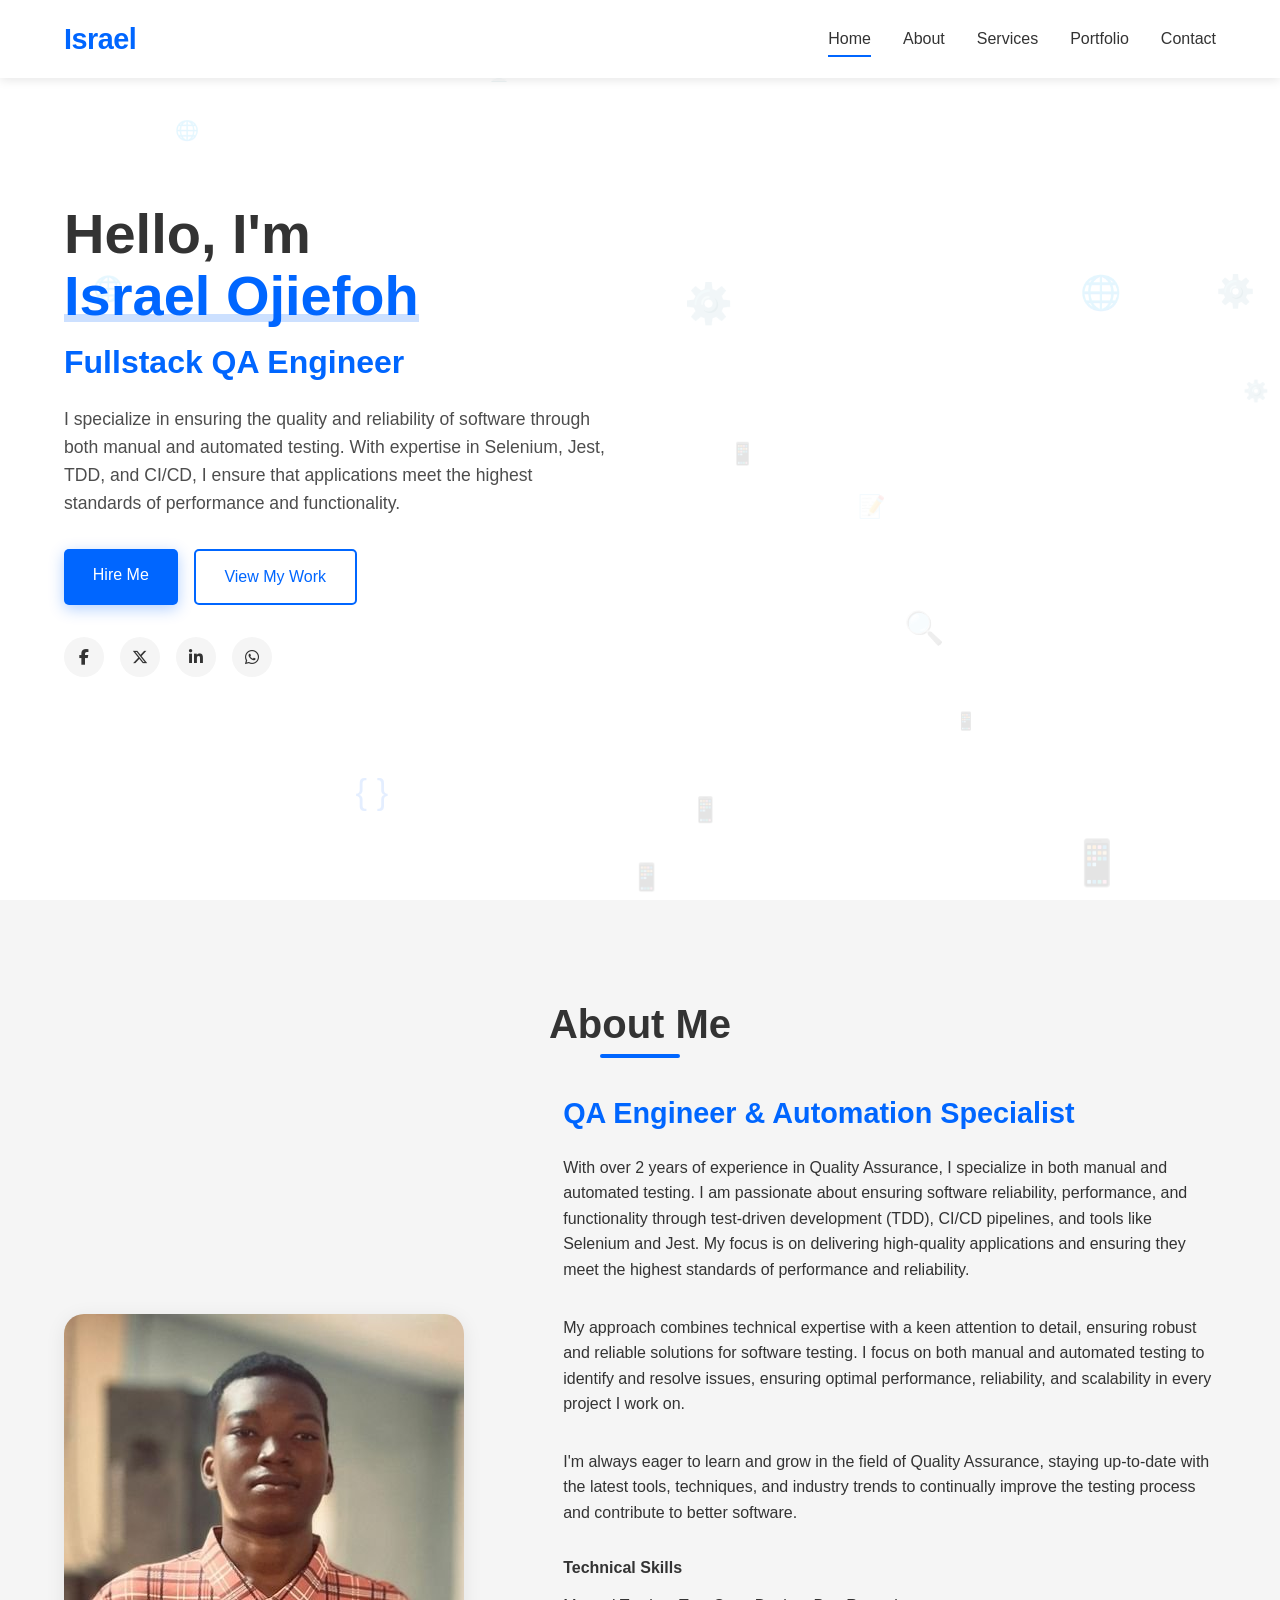
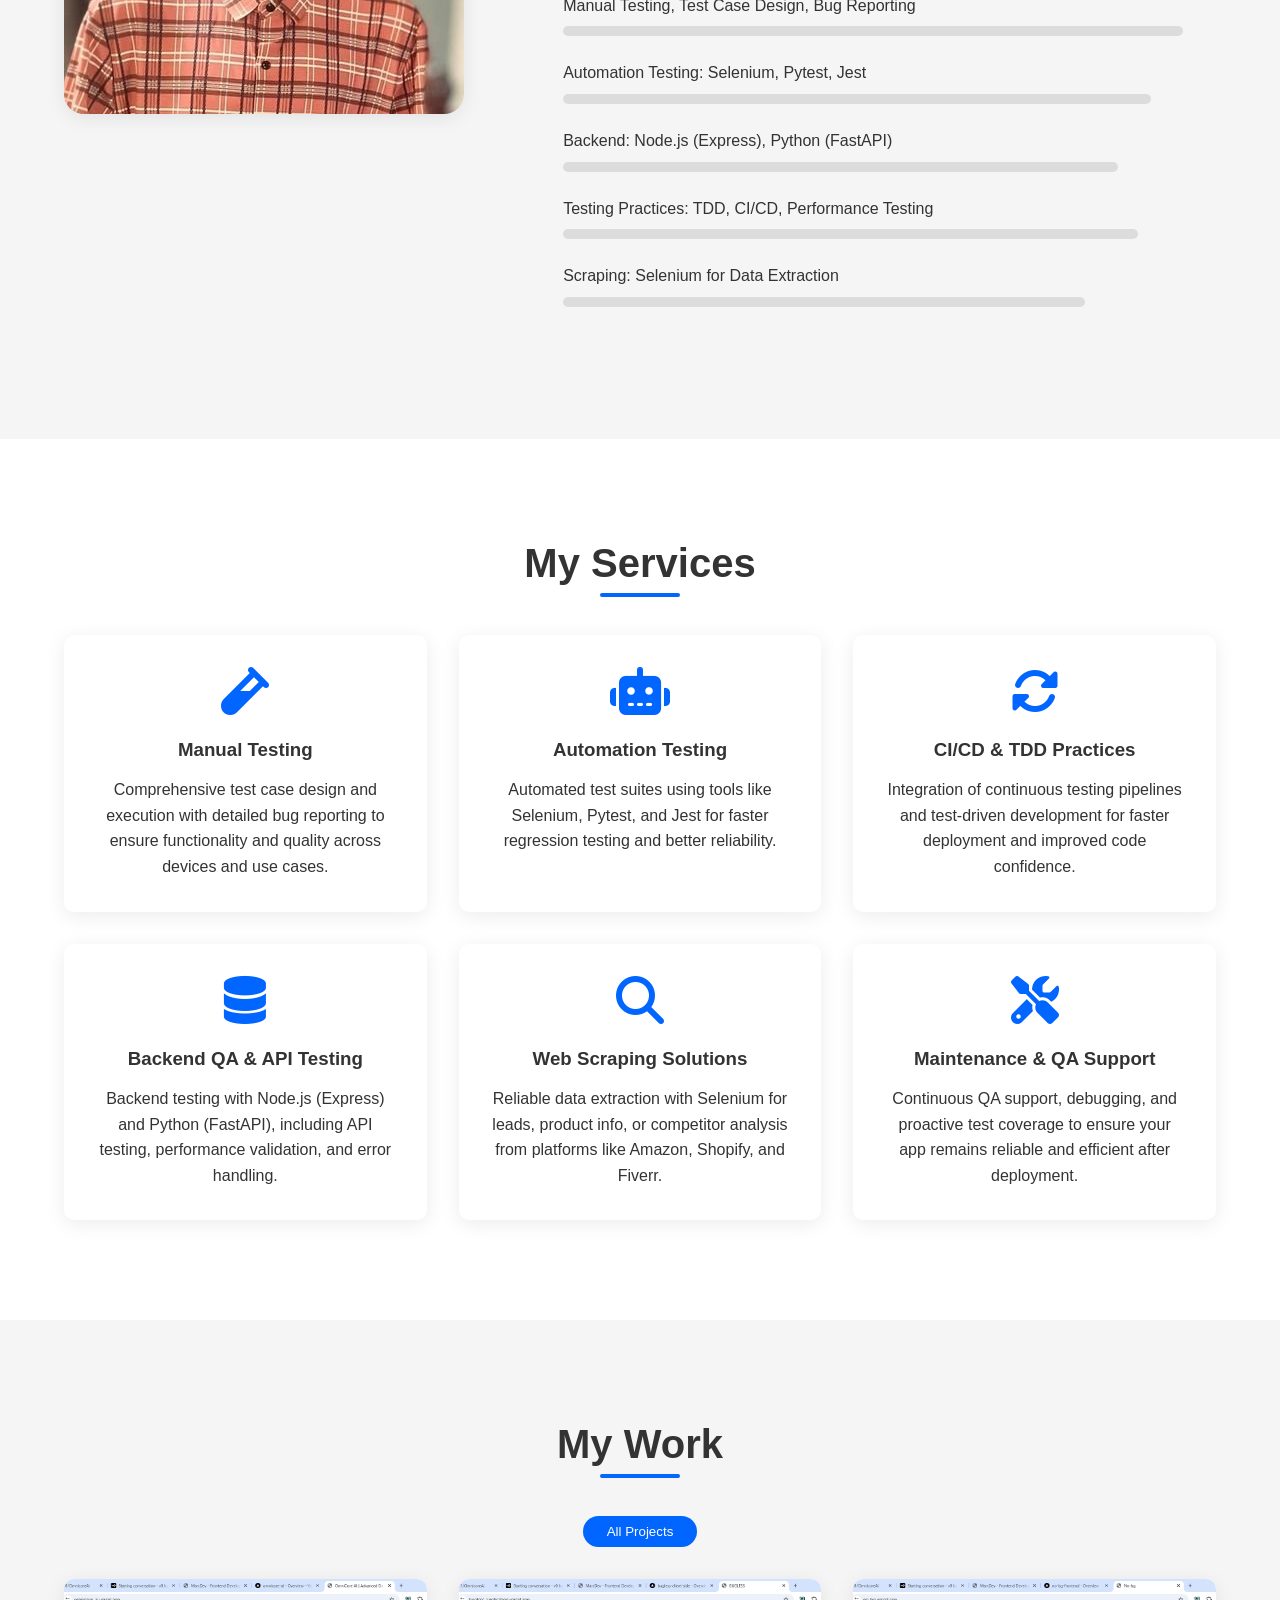
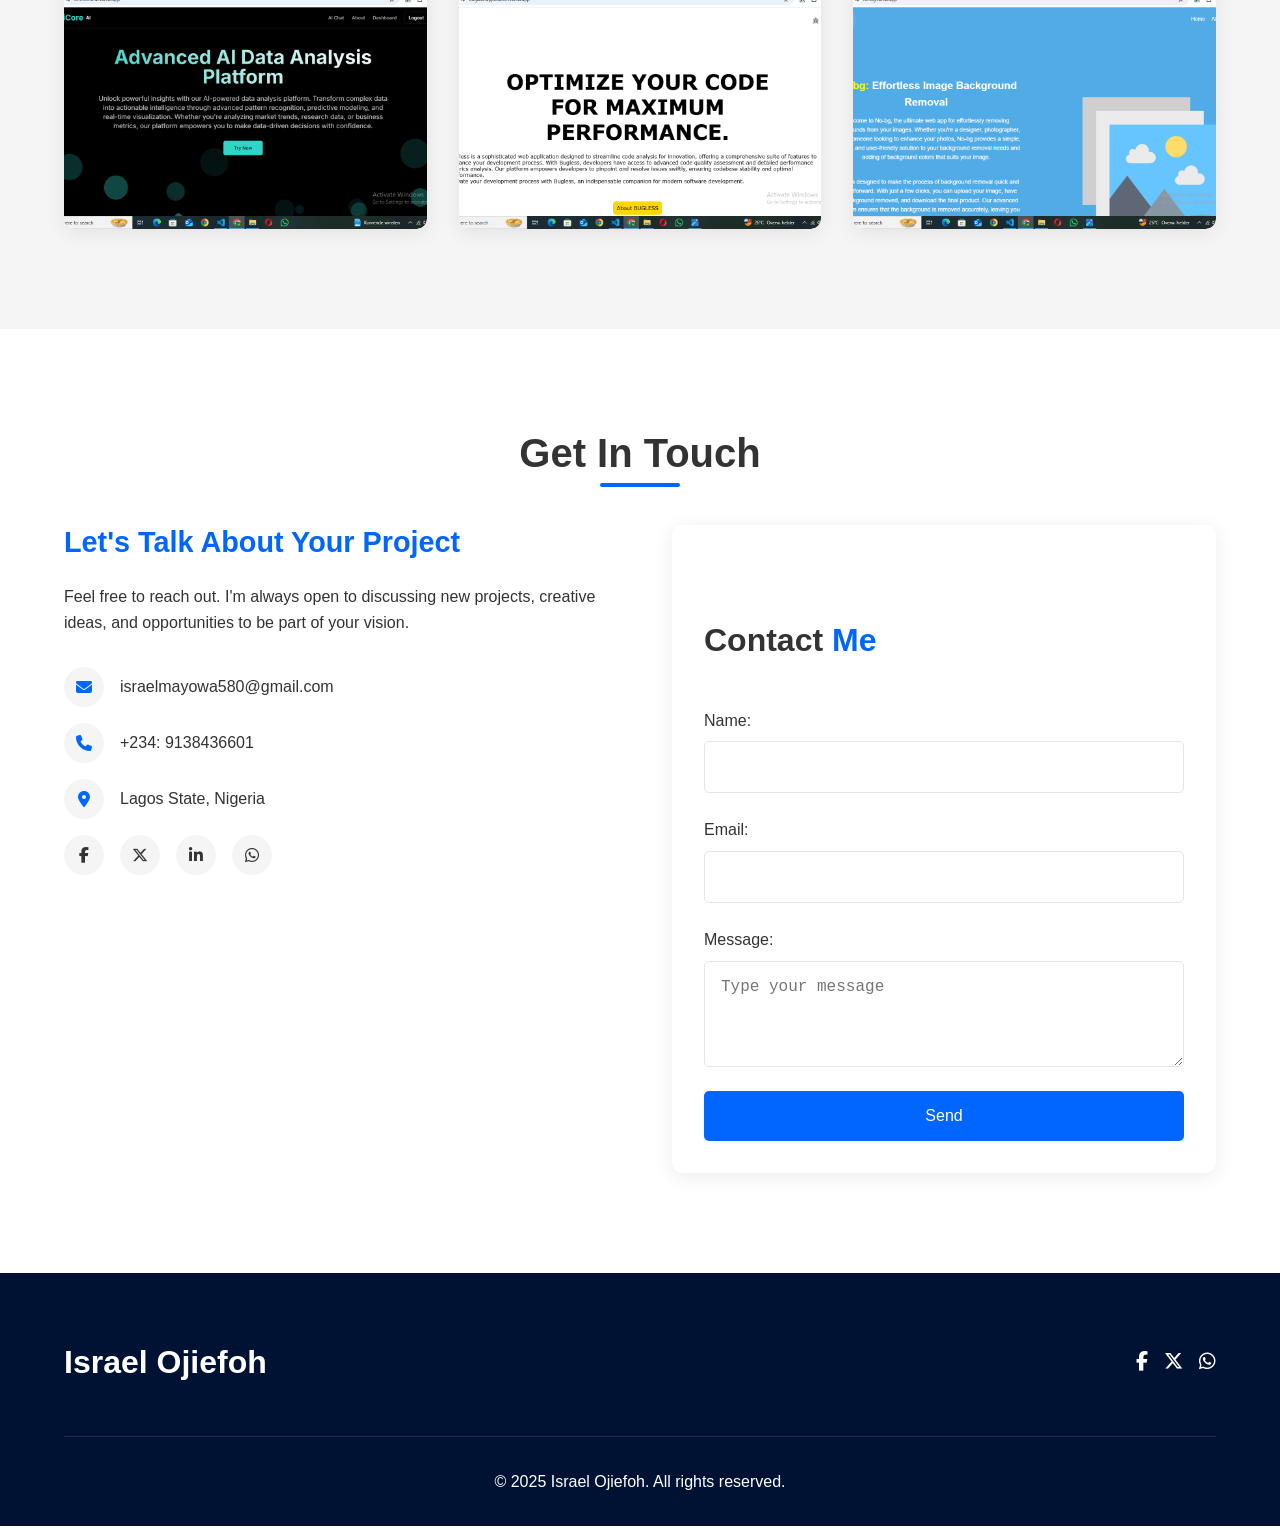
==== commit c055ad12: "Add professional portfolio for Israel Ojiefoh, including services, work history, and contact details" ====
--- a/App/portfolio.html
+++ b/App/portfolio.html
@@ -22,15 +22,6 @@
         --transition: all 0.3s ease;
       }
 
-      .dark-mode {
-        --text-color: #ffffff;
-        --bg-color: #001233;
-        --accent-color: #e0e0e0;
-        --light-gray: #0a1a3a;
-        --card-bg: #0a1a3a;
-        --card-shadow: 0 4px 20px rgba(0, 0, 0, 0.3);
-      }
-
       * {
         margin: 0;
         padding: 0;
@@ -178,11 +169,6 @@
         box-shadow: 0 2px 10px rgba(0, 0, 0, 0.1);
       }
 
-      .dark-mode .navbar {
-        background: rgba(0, 18, 51, 0.95);
-        box-shadow: 0 2px 10px rgba(0, 0, 0, 0.3);
-      }
-
       .logo {
         font-size: 1.8rem;
         font-weight: 700;
@@ -217,20 +203,6 @@
       .nav-links a:hover::after,
       .nav-links a.active::after {
         width: 100%;
-      }
-
-      #theme-toggle {
-        background: none;
-        border: none;
-        color: var(--text-color);
-        font-size: 1.2rem;
-        cursor: pointer;
-        margin-left: 2rem;
-        transition: var(--transition);
-      }
-
-      #theme-toggle:hover {
-        color: var(--primary-color);
       }
 
       .mobile-menu {
@@ -474,10 +446,6 @@
         position: relative;
       }
 
-      .dark-mode .progress-bar {
-        background: rgba(255, 255, 255, 0.1);
-      }
-
       .progress-bar::after {
         content: "";
         position: absolute;
@@ -681,11 +649,6 @@
         color: var(--text-color);
         font-size: 1rem;
         transition: var(--transition);
-      }
-
-      .dark-mode #myForm input,
-      .dark-mode #myForm textarea {
-        border-color: rgba(255, 255, 255, 0.1);
       }
 
       #myForm input:focus,
@@ -724,11 +687,6 @@
         z-index: 1001;
         text-align: center;
         display: none;
-      }
-
-      .dark-mode .success-popup {
-        background: var(--secondary-color);
-        box-shadow: 0 10px 30px rgba(0, 0, 0, 0.4);
       }
 
       .success-popup i {
@@ -863,11 +821,6 @@
           z-index: 999;
         }
 
-        .dark-mode .nav-links {
-          background: var(--secondary-color);
-          box-shadow: 0 10px 20px rgba(0, 0, 0, 0.3);
-        }
-
         .nav-links.show {
           transform: translateY(0);
         }
@@ -922,7 +875,7 @@
       }
     </style>
   </head>
-  <body class="light-mode">
+  <body>
     <!-- Navbar -->
     <nav class="navbar">
       <div class="logo">Israel</div>
@@ -932,9 +885,6 @@
         <a href="#services">Services</a>
         <a href="#portfolio">Portfolio</a>
         <a href="#contact">Contact</a>
-        <button id="theme-toggle" aria-label="Toggle dark mode">
-          <i class="fas fa-moon"></i>
-        </button>
       </div>
       <div class="mobile-menu">
         <i class="fas fa-bars"></i>
@@ -1280,23 +1230,6 @@
     </footer>
 
     <script>
-      // Theme Toggle
-      const themeToggle = document.getElementById("theme-toggle");
-      const body = document.body;
-
-      themeToggle.addEventListener("click", () => {
-        body.classList.toggle("dark-mode");
-        const icon = themeToggle.querySelector("i");
-
-        if (body.classList.contains("dark-mode")) {
-          icon.classList.remove("fa-moon");
-          icon.classList.add("fa-sun");
-        } else {
-          icon.classList.remove("fa-sun");
-          icon.classList.add("fa-moon");
-        }
-      });
-
       // Mobile Menu Toggle
       const mobileMenuBtn = document.querySelector(".mobile-menu");
       const navLinks = document.querySelector(".nav-links");
